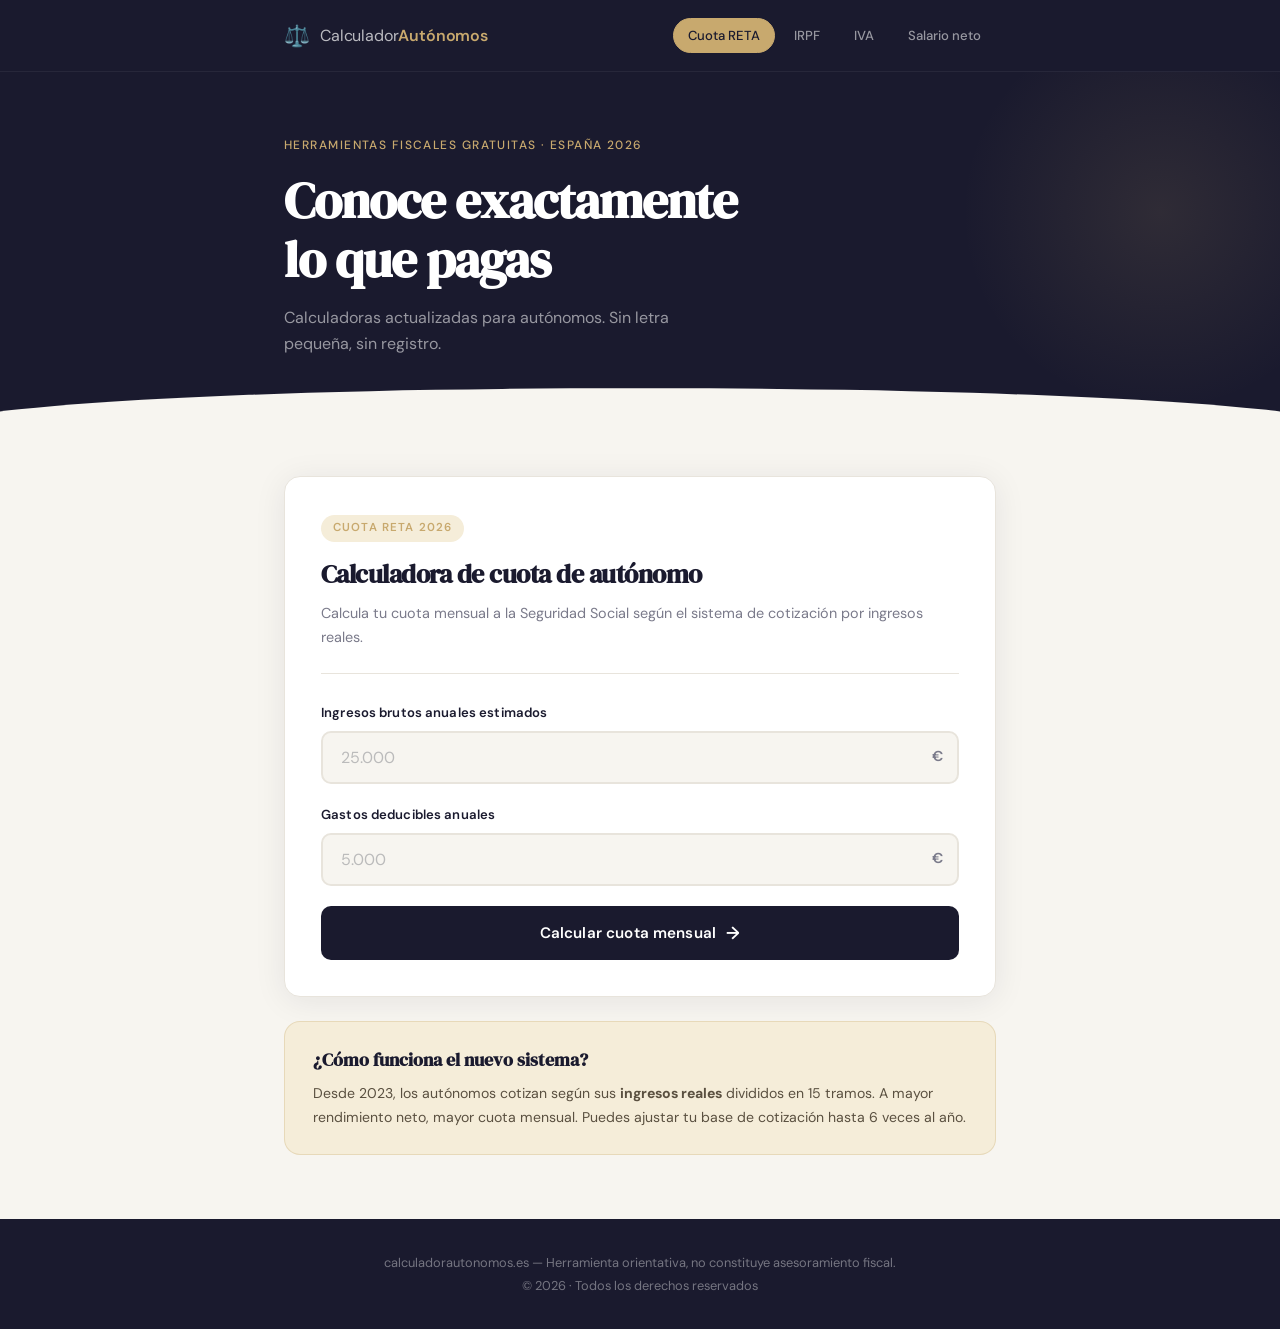
==== index.html @ c646ecb7 "google tag gtag.js" ====
<!DOCTYPE html>
<html lang="es">
<head>
  <!-- Google tag (gtag.js) -->
<script async src="https://www.googletagmanager.com/gtag/js?id=G-BSPBR1PL7K"></script>
<script>
  window.dataLayer = window.dataLayer || [];
  function gtag(){dataLayer.push(arguments);}
  gtag('js', new Date());

  gtag('config', 'G-BSPBR1PL7K');
</script>

  <meta charset="UTF-8" />
  <meta name="author" content="StickSensei" />
  <meta name="viewport" content="width=device-width, initial-scale=1.0" />
  <meta name="google-site-verification" content="3Pw3tzIw_w7ZoFEHgATO9ZfTcVTqF0Pg5SimV4qRgLk" />
  <meta name="description" content="Calculadoras fiscales gratuitas para autónomos en España. Cuota RETA, IRPF, IVA trimestral y más." />
  <title>CalculadorAutónomos — Herramientas fiscales para autónomos</title>
  <link rel="preconnect" href="https://fonts.googleapis.com">
  <link href="https://fonts.googleapis.com/css2?family=DM+Serif+Display&family=DM+Sans:wght@300;400;500;600&display=swap" rel="stylesheet">
  <link rel="stylesheet" href="css/style.css" />
</head>
<body>

  <header class="site-header">
    <div class="container">
      <div class="logo">
        <span class="logo-icon">⚖️</span>
        <span class="logo-text">Calculador<strong>Autónomos</strong></span>
      </div>
      <nav class="main-nav">
        <a href="#cuota" class="nav-link active">Cuota RETA</a>
        <a href="#irpf" class="nav-link">IRPF</a>
        <a href="#iva" class="nav-link">IVA</a>
        <a href="#neto" class="nav-link">Salario neto</a>
      </nav>
    </div>
  </header>

  <section class="hero">
    <div class="container">
      <p class="hero-tag">Herramientas fiscales gratuitas · España 2026</p>
      <h1 class="hero-title">Conoce exactamente<br>lo que pagas</h1>
      <p class="hero-sub">Calculadoras actualizadas para autónomos. Sin letra pequeña, sin registro.</p>
    </div>
  </section>

  <main class="container" id="cuota">

    <div class="card">
      <div class="card-header">
        <div class="card-badge">Cuota RETA 2026</div>
        <h2 class="card-title">Calculadora de cuota de autónomo</h2>
        <p class="card-desc">Calcula tu cuota mensual a la Seguridad Social según el sistema de cotización por ingresos reales.</p>
      </div>

      <div class="form-group">
        <label for="ingresos">Ingresos brutos anuales estimados</label>
        <div class="input-wrap">
          <input type="number" id="ingresos" placeholder="25.000" min="0" />
          <span class="input-unit">€</span>
        </div>
      </div>

      <div class="form-group">
        <label for="gastos">Gastos deducibles anuales</label>
        <div class="input-wrap">
          <input type="number" id="gastos" placeholder="5.000" min="0" />
          <span class="input-unit">€</span>
        </div>
      </div>

      <button class="btn-calcular" onclick="calcularCuota()">
        Calcular cuota mensual
        <span class="btn-arrow">→</span>
      </button>

      <div class="resultado" id="resultado">
        <div class="resultado-grid">
          <div class="resultado-item">
            <span class="resultado-label">Rendimiento neto anual</span>
            <span class="resultado-value" id="r-neto"></span>
          </div>
          <div class="resultado-item">
            <span class="resultado-label">Rendimiento neto mensual</span>
            <span class="resultado-value" id="r-neto-mes"></span>
          </div>
          <div class="resultado-item">
            <span class="resultado-label">Base de cotización</span>
            <span class="resultado-value" id="r-base"></span>
          </div>
          <div class="resultado-item">
            <span class="resultado-label">Tipo aplicado</span>
            <span class="resultado-value" id="r-tipo"></span>
          </div>
        </div>
        <div class="resultado-total">
          <span>Cuota mensual estimada</span>
          <span id="r-cuota"></span>
        </div>
        <p class="resultado-tramo" id="r-tramo"></p>
      </div>
    </div>

    <div class="info-card">
      <h3>¿Cómo funciona el nuevo sistema?</h3>
      <p>Desde 2023, los autónomos cotizan según sus <strong>ingresos reales</strong> divididos en 15 tramos. A mayor rendimiento neto, mayor cuota mensual. Puedes ajustar tu base de cotización hasta 6 veces al año.</p>
    </div>

  </main>

  <footer class="site-footer">
    <div class="container">
      <p>calculadorautonomos.es — Herramienta orientativa, no constituye asesoramiento fiscal.</p>
      <p>© 2026 · Todos los derechos reservados</p>
    </div>
  </footer>

  <script src="js/main.js"></script>
</body>
</html>
---- css/style.css ----
/* =====================
   VARIABLES & RESET
   ===================== */
:root {
  --bg: #f7f5f0;
  --surface: #ffffff;
  --primary: #1a1a2e;
  --accent: #c8a96e;
  --accent-light: #f5edd9;
  --text: #1a1a2e;
  --text-muted: #7a7a8a;
  --border: #e8e4dc;
  --success: #2d6a4f;
  --radius: 16px;
  --shadow: 0 4px 32px rgba(26, 26, 46, 0.08);
  --shadow-hover: 0 8px 48px rgba(26, 26, 46, 0.14);
  --font-display: 'DM Serif Display', Georgia, serif;
  --font-body: 'DM Sans', sans-serif;
  --transition: all 0.25s cubic-bezier(0.4, 0, 0.2, 1);
}

*, *::before, *::after {
  margin: 0;
  padding: 0;
  box-sizing: border-box;
}

html { scroll-behavior: smooth; }

body {
  font-family: var(--font-body);
  background: var(--bg);
  color: var(--text);
  line-height: 1.6;
  min-height: 100vh;
}

/* =====================
   LAYOUT
   ===================== */
.container {
  max-width: 760px;
  margin: 0 auto;
  padding: 0 24px;
}

/* =====================
   HEADER
   ===================== */
.site-header {
  background: var(--primary);
  padding: 18px 0;
  position: sticky;
  top: 0;
  z-index: 100;
  border-bottom: 1px solid rgba(255,255,255,0.06);
}

.site-header .container {
  display: flex;
  align-items: center;
  justify-content: space-between;
  flex-wrap: wrap;
  gap: 12px;
}

.logo {
  display: flex;
  align-items: center;
  gap: 10px;
  text-decoration: none;
  color: white;
}

.logo-icon { font-size: 1.3rem; }

.logo-text {
  font-family: var(--font-body);
  font-size: 1rem;
  color: rgba(255,255,255,0.7);
  letter-spacing: -0.01em;
}

.logo-text strong {
  color: var(--accent);
  font-weight: 600;
}

.main-nav {
  display: flex;
  gap: 4px;
  flex-wrap: wrap;
}

.nav-link {
  color: rgba(255,255,255,0.55);
  text-decoration: none;
  font-size: 0.82rem;
  font-weight: 500;
  padding: 6px 14px;
  border-radius: 20px;
  transition: var(--transition);
  border: 1px solid transparent;
}

.nav-link:hover {
  color: white;
  border-color: rgba(255,255,255,0.15);
}

.nav-link.active {
  color: var(--primary);
  background: var(--accent);
  border-color: var(--accent);
}

/* =====================
   HERO
   ===================== */
.hero {
  background: var(--primary);
  padding: 64px 0 72px;
  position: relative;
  overflow: hidden;
}

.hero::before {
  content: '';
  position: absolute;
  top: -60px;
  right: -80px;
  width: 400px;
  height: 400px;
  background: radial-gradient(circle, rgba(200,169,110,0.12) 0%, transparent 70%);
  pointer-events: none;
}

.hero::after {
  content: '';
  position: absolute;
  bottom: 0;
  left: 0;
  right: 0;
  height: 40px;
  background: var(--bg);
  clip-path: ellipse(55% 100% at 50% 100%);
}

.hero-tag {
  font-size: 0.75rem;
  font-weight: 500;
  letter-spacing: 0.12em;
  text-transform: uppercase;
  color: var(--accent);
  margin-bottom: 16px;
}

.hero-title {
  font-family: var(--font-display);
  font-size: clamp(2.2rem, 5vw, 3.2rem);
  color: white;
  line-height: 1.15;
  margin-bottom: 16px;
  letter-spacing: -0.02em;
}

.hero-sub {
  font-size: 1rem;
  color: rgba(255,255,255,0.55);
  max-width: 420px;
}

/* =====================
   MAIN CONTENT
   ===================== */
main.container {
  padding-top: 48px;
  padding-bottom: 64px;
}

/* =====================
   CARD
   ===================== */
.card {
  background: var(--surface);
  border-radius: var(--radius);
  padding: 36px;
  box-shadow: var(--shadow);
  border: 1px solid var(--border);
  margin-bottom: 24px;
  transition: var(--transition);
}

.card:hover {
  box-shadow: var(--shadow-hover);
}

.card-header {
  margin-bottom: 28px;
  padding-bottom: 24px;
  border-bottom: 1px solid var(--border);
}

.card-badge {
  display: inline-block;
  font-size: 0.72rem;
  font-weight: 600;
  letter-spacing: 0.1em;
  text-transform: uppercase;
  color: var(--accent);
  background: var(--accent-light);
  padding: 4px 12px;
  border-radius: 20px;
  margin-bottom: 12px;
}

.card-title {
  font-family: var(--font-display);
  font-size: 1.6rem;
  color: var(--primary);
  margin-bottom: 8px;
  letter-spacing: -0.02em;
}

.card-desc {
  font-size: 0.9rem;
  color: var(--text-muted);
  line-height: 1.6;
}

/* =====================
   FORM
   ===================== */
.form-group {
  margin-bottom: 20px;
}

.form-group label {
  display: block;
  font-size: 0.82rem;
  font-weight: 600;
  color: var(--text);
  margin-bottom: 8px;
  letter-spacing: 0.01em;
}

.input-wrap {
  position: relative;
}

.input-wrap input {
  width: 100%;
  padding: 14px 48px 14px 18px;
  border: 2px solid var(--border);
  border-radius: 10px;
  font-family: var(--font-body);
  font-size: 1rem;
  color: var(--text);
  background: var(--bg);
  transition: var(--transition);
  appearance: none;
}

.input-wrap input:focus {
  outline: none;
  border-color: var(--accent);
  background: white;
  box-shadow: 0 0 0 4px rgba(200,169,110,0.12);
}

.input-wrap input::placeholder {
  color: #bbb;
}

.input-unit {
  position: absolute;
  right: 16px;
  top: 50%;
  transform: translateY(-50%);
  font-size: 0.9rem;
  font-weight: 600;
  color: var(--text-muted);
  pointer-events: none;
}

/* =====================
   BUTTON
   ===================== */
.btn-calcular {
  width: 100%;
  padding: 16px 24px;
  background: var(--primary);
  color: white;
  border: none;
  border-radius: 10px;
  font-family: var(--font-body);
  font-size: 0.95rem;
  font-weight: 600;
  cursor: pointer;
  display: flex;
  align-items: center;
  justify-content: center;
  gap: 10px;
  transition: var(--transition);
  letter-spacing: 0.01em;
  margin-top: 8px;
}

.btn-calcular:hover {
  background: #2d2d4e;
  transform: translateY(-1px);
  box-shadow: 0 6px 24px rgba(26,26,46,0.2);
}

.btn-calcular:active {
  transform: translateY(0);
}

.btn-arrow {
  font-size: 1.1rem;
  transition: var(--transition);
}

.btn-calcular:hover .btn-arrow {
  transform: translateX(4px);
}

/* =====================
   RESULTADO
   ===================== */
.resultado {
  display: none;
  margin-top: 28px;
  animation: fadeSlideUp 0.4s ease forwards;
}

@keyframes fadeSlideUp {
  from {
    opacity: 0;
    transform: translateY(12px);
  }
  to {
    opacity: 1;
    transform: translateY(0);
  }
}

.resultado-grid {
  display: grid;
  grid-template-columns: 1fr 1fr;
  gap: 1px;
  background: var(--border);
  border-radius: 10px;
  overflow: hidden;
  margin-bottom: 12px;
}

.resultado-item {
  background: var(--bg);
  padding: 16px 18px;
  display: flex;
  flex-direction: column;
  gap: 4px;
}

.resultado-label {
  font-size: 0.75rem;
  font-weight: 500;
  color: var(--text-muted);
  text-transform: uppercase;
  letter-spacing: 0.06em;
}

.resultado-value {
  font-family: var(--font-display);
  font-size: 1.15rem;
  color: var(--primary);
}

.resultado-total {
  background: var(--primary);
  color: white;
  border-radius: 10px;
  padding: 18px 20px;
  display: flex;
  justify-content: space-between;
  align-items: center;
  font-size: 0.95rem;
  font-weight: 500;
}

.resultado-total span:last-child {
  font-family: var(--font-display);
  font-size: 1.5rem;
  color: var(--accent);
}

.resultado-tramo {
  font-size: 0.78rem;
  color: var(--text-muted);
  text-align: center;
  margin-top: 10px;
  padding: 0 8px;
}

/* =====================
   INFO CARD
   ===================== */
.info-card {
  background: var(--accent-light);
  border: 1px solid rgba(200,169,110,0.3);
  border-radius: var(--radius);
  padding: 24px 28px;
}

.info-card h3 {
  font-family: var(--font-display);
  font-size: 1.1rem;
  color: var(--primary);
  margin-bottom: 8px;
}

.info-card p {
  font-size: 0.88rem;
  color: #5a5040;
  line-height: 1.7;
}

/* =====================
   FOOTER
   ===================== */
.site-footer {
  background: var(--primary);
  color: rgba(255,255,255,0.4);
  padding: 32px 0;
  text-align: center;
  font-size: 0.8rem;
  line-height: 1.8;
}

/* =====================
   RESPONSIVE
   ===================== */
@media (max-width: 600px) {
  .card { padding: 24px 20px; }
  .resultado-grid { grid-template-columns: 1fr; }
  .site-header .container { flex-direction: column; align-items: flex-start; }
  .hero { padding: 48px 0 56px; }
}
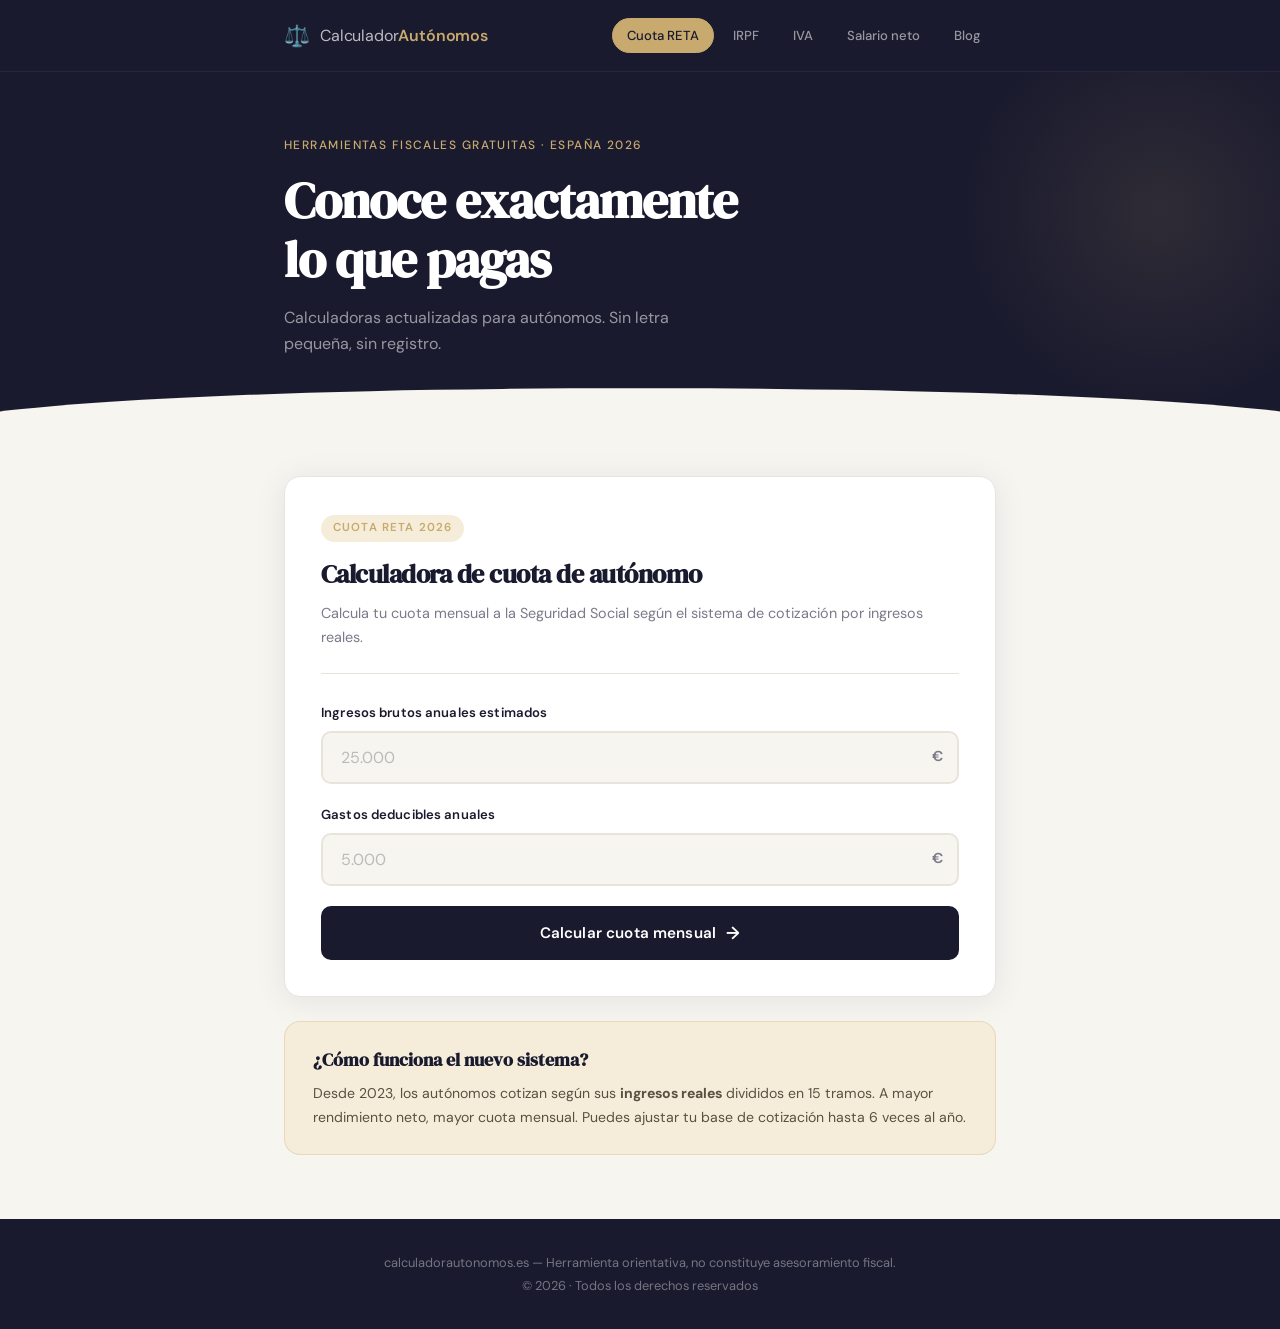
==== commit 24527fa6: "Añadido blog y articulos para autonomos" ====
--- a/index.html
+++ b/index.html
@@ -29,12 +29,13 @@
         <span class="logo-icon">⚖️</span>
         <span class="logo-text">Calculador<strong>Autónomos</strong></span>
       </div>
-      <nav class="main-nav">
-        <a href="#cuota" class="nav-link active">Cuota RETA</a>
-        <a href="#irpf" class="nav-link">IRPF</a>
-        <a href="#iva" class="nav-link">IVA</a>
-        <a href="#neto" class="nav-link">Salario neto</a>
-      </nav>
+     <nav class="main-nav">
+        <a href="index.html" class="nav-link active">Cuota RETA</a>
+        <a href="irpf.html" class="nav-link">IRPF</a>
+        <a href="iva.html" class="nav-link">IVA</a>
+        <a href="neto.html" class="nav-link">Salario neto</a>
+        <a href="blog.html" class="nav-link">Blog</a>
+    </nav>
     </div>
   </header>
 
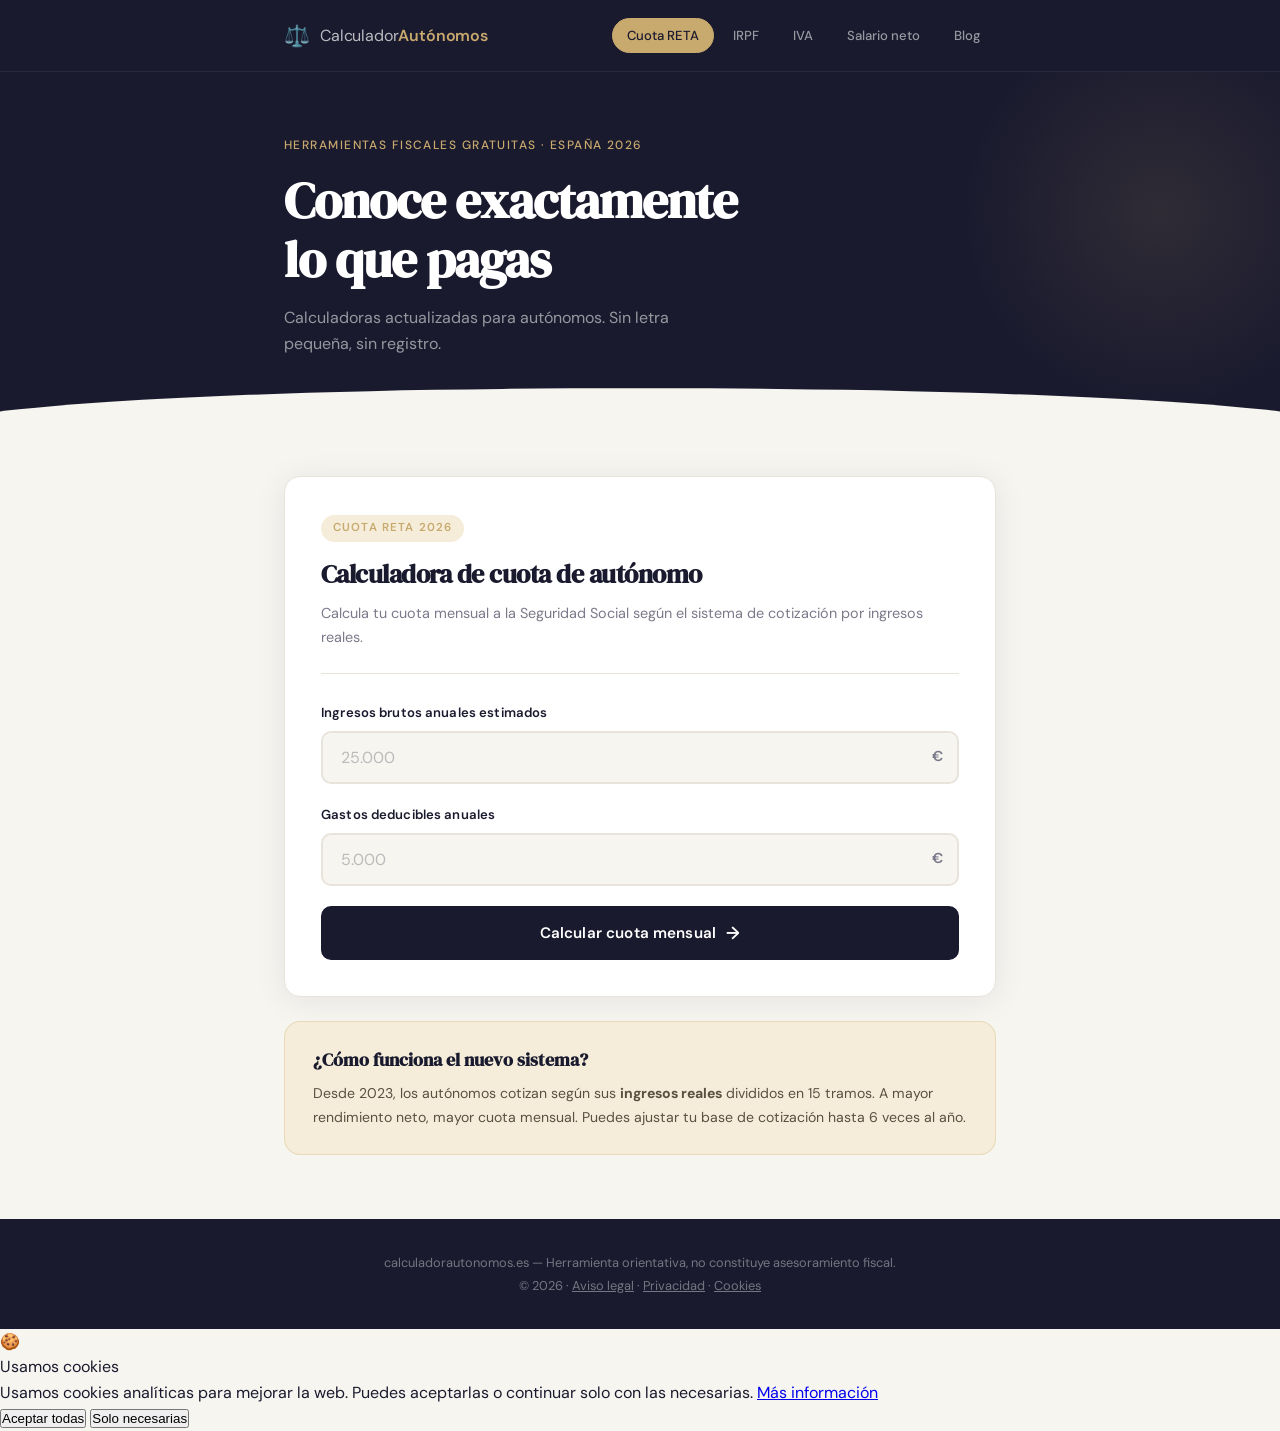
==== commit 803ede32: "Aviso legal, politica privacidad, politica cookies, banner cookies" ====
--- a/index.html
+++ b/index.html
@@ -112,12 +112,28 @@
   </main>
 
   <footer class="site-footer">
-    <div class="container">
-      <p>calculadorautonomos.es — Herramienta orientativa, no constituye asesoramiento fiscal.</p>
-      <p>© 2026 · Todos los derechos reservados</p>
-    </div>
-  </footer>
+  <div class="container">
+    <p>calculadorautonomos.es — Herramienta orientativa, no constituye asesoramiento fiscal.</p>
+    <p>© 2026 · <a href="legal.html" style="color:rgba(255,255,255,0.4)">Aviso legal</a> · <a href="privacidad.html" style="color:rgba(255,255,255,0.4)">Privacidad</a> · <a href="cookies.html" style="color:rgba(255,255,255,0.4)">Cookies</a></p>
+  </div>
+</footer>
 
   <script src="js/main.js"></script>
+
+  <!-- Banner de cookies -->
+<div class="cookie-banner" id="cookie-banner">
+  <span class="cookie-banner-icon">🍪</span>
+  <div class="cookie-banner-title">Usamos cookies</div>
+  <p class="cookie-banner-text">
+    Usamos cookies analíticas para mejorar la web. Puedes aceptarlas o continuar solo con las necesarias.
+    <a href="/cookies.html">Más información</a>
+  </p>
+  <div class="cookie-banner-buttons">
+    <button class="cookie-btn-accept" onclick="acceptCookies()">Aceptar todas</button>
+    <button class="cookie-btn-reject" onclick="rejectCookies()">Solo necesarias</button>
+  </div>
+</div>
+<script src="/js/cookies.js"></script>
+
 </body>
 </html>
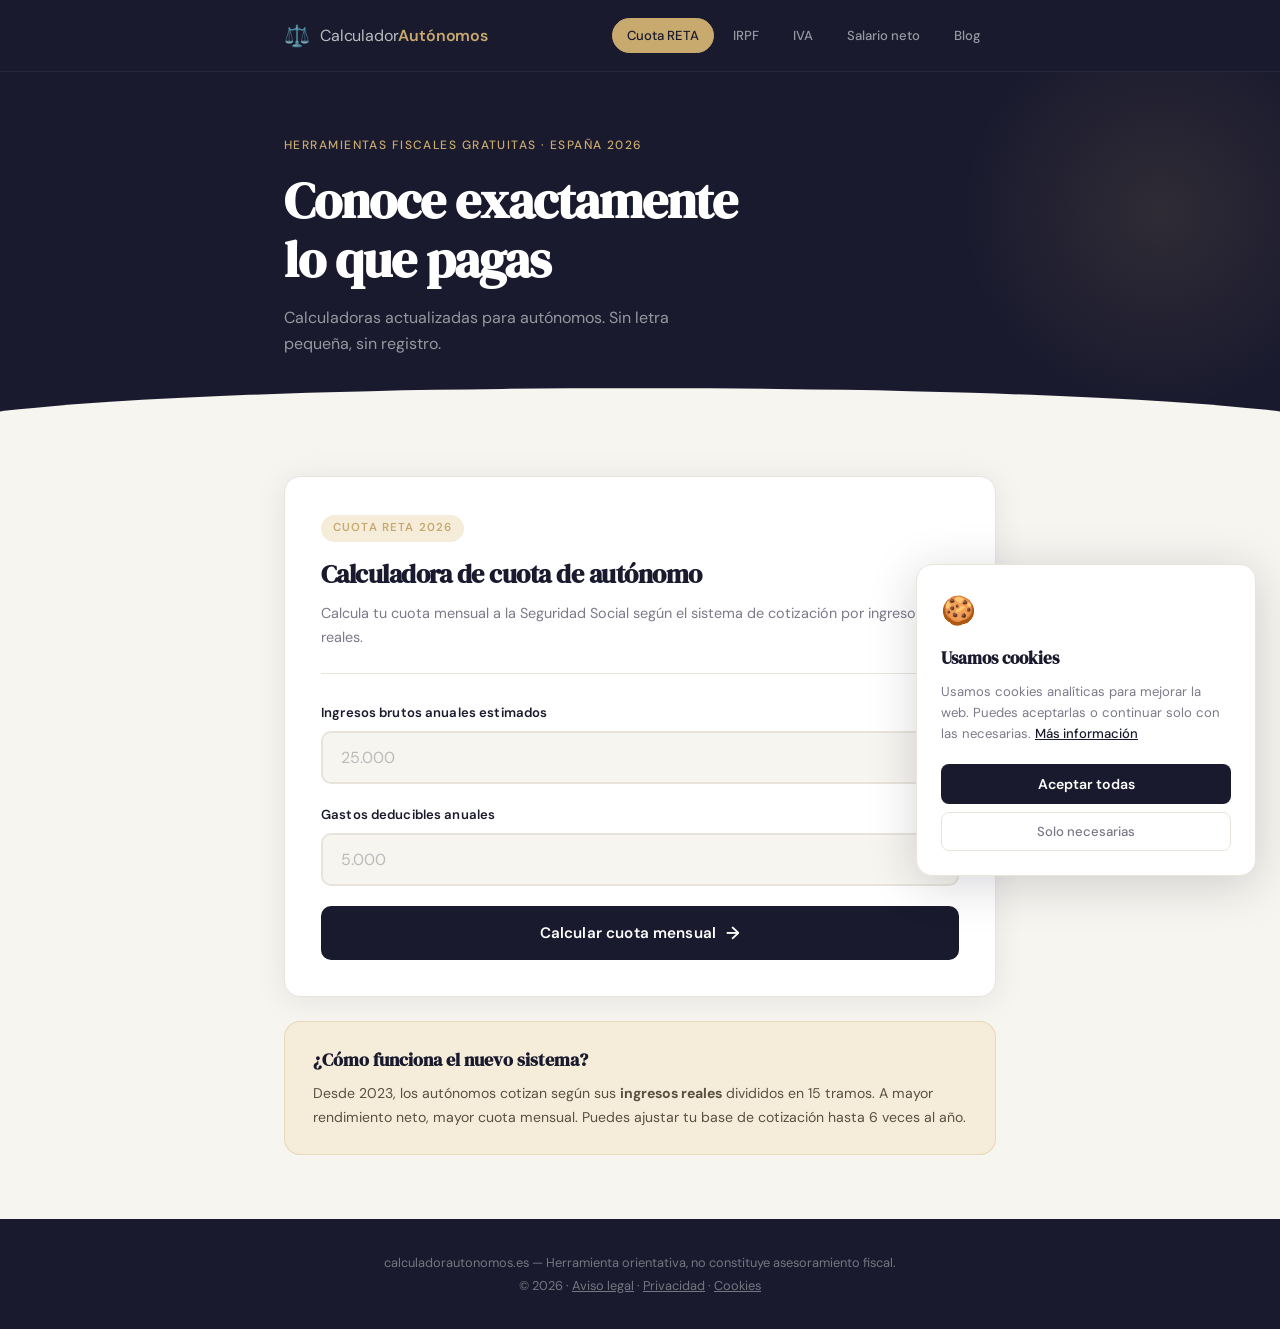
==== commit c0a959c7: "favicon balanza, página 404 y Open Graph" ====
--- a/index.html
+++ b/index.html
@@ -16,10 +16,23 @@
   <meta name="viewport" content="width=device-width, initial-scale=1.0" />
   <meta name="google-site-verification" content="3Pw3tzIw_w7ZoFEHgATO9ZfTcVTqF0Pg5SimV4qRgLk" />
   <meta name="description" content="Calculadoras fiscales gratuitas para autónomos en España. Cuota RETA, IRPF, IVA trimestral y más." />
+  <!-- Open Graph -->
+  <meta property="og:title" content="Calculadora Autónomos 2026 — Cuota RETA, IRPF y más" />
+  <meta property="og:description" content="Calculadoras fiscales gratuitas para autónomos en España. Cuota RETA, IRPF, IVA trimestral y salario neto." />
+  <meta property="og:url" content="https://calculadorautonomos.es" />
+  <meta property="og:type" content="website" />
+  <meta property="og:locale" content="es_ES" />
+  <meta name="twitter:card" content="summary" />
+  <meta name="twitter:title" content="Calculadora Autónomos 2026" />
+  <meta name="twitter:description" content="Calculadoras fiscales gratuitas para autónomos en España." />
   <title>CalculadorAutónomos — Herramientas fiscales para autónomos</title>
   <link rel="preconnect" href="https://fonts.googleapis.com">
   <link href="https://fonts.googleapis.com/css2?family=DM+Serif+Display&family=DM+Sans:wght@300;400;500;600&display=swap" rel="stylesheet">
   <link rel="stylesheet" href="css/style.css" />
+  <link rel="icon" type="image/x-icon" href="/favicon_io/favicon.ico" />
+  <link rel="icon" type="image/png" sizes="32x32" href="/favicon_io/favicon-32x32.png" />
+  <link rel="icon" type="image/png" sizes="16x16" href="/favicon_io/favicon-16x16.png" />
+  <link rel="apple-touch-icon" sizes="180x180" href="/favicon_io/apple-touch-icon.png" />
 </head>
 <body>
 
--- a/css/style.css
+++ b/css/style.css
@@ -446,4 +446,110 @@
   .resultado-grid { grid-template-columns: 1fr; }
   .site-header .container { flex-direction: column; align-items: flex-start; }
   .hero { padding: 48px 0 56px; }
+}
+
+/* =====================
+   BANNER COOKIES
+   ===================== */
+
+.cookie-banner {
+  position: fixed;
+  bottom: 24px;
+  right: 24px;
+  width: 340px;
+  background: white;
+  border-radius: 16px;
+  box-shadow: 0 8px 48px rgba(26,26,46,0.18);
+  border: 1px solid var(--border);
+  padding: 24px;
+  z-index: 9999;
+  display: none;
+}
+
+@keyframes slideInUp {
+  from { opacity: 0; transform: translateY(20px); }
+  to   { opacity: 1; transform: translateY(0); }
+}
+
+@keyframes slideOutDown {
+  from { opacity: 1; transform: translateY(0); }
+  to   { opacity: 0; transform: translateY(20px); }
+}
+
+.cookie-banner-icon {
+  font-size: 28px;
+  margin-bottom: 12px;
+  display: block;
+}
+
+.cookie-banner-title {
+  font-family: var(--font-display);
+  font-size: 1.05rem;
+  color: var(--primary);
+  margin-bottom: 8px;
+  font-weight: 600;
+}
+
+.cookie-banner-text {
+  font-size: 0.82rem;
+  color: var(--text-muted);
+  line-height: 1.6;
+  margin-bottom: 20px;
+}
+
+.cookie-banner-text a {
+  color: var(--primary);
+  font-weight: 500;
+  text-decoration: underline;
+}
+
+.cookie-banner-buttons {
+  display: flex;
+  flex-direction: column;
+  gap: 8px;
+}
+
+.cookie-btn-accept {
+  width: 100%;
+  background: var(--primary);
+  color: white;
+  border: none;
+  padding: 11px 20px;
+  border-radius: 8px;
+  font-family: var(--font-body);
+  font-size: 0.88rem;
+  font-weight: 600;
+  cursor: pointer;
+  transition: all 0.2s;
+}
+
+.cookie-btn-accept:hover { background: #2d2d4e; }
+
+.cookie-btn-reject {
+  width: 100%;
+  background: transparent;
+  color: var(--text-muted);
+  border: 1px solid var(--border);
+  padding: 10px 20px;
+  border-radius: 8px;
+  font-family: var(--font-body);
+  font-size: 0.82rem;
+  font-weight: 500;
+  cursor: pointer;
+  transition: all 0.2s;
+}
+
+.cookie-btn-reject:hover {
+  border-color: var(--primary);
+  color: var(--primary);
+}
+
+@media (max-width: 420px) {
+  .cookie-banner {
+    bottom: 0;
+    right: 0;
+    left: 0;
+    width: 100%;
+    border-radius: 16px 16px 0 0;
+  }
 }
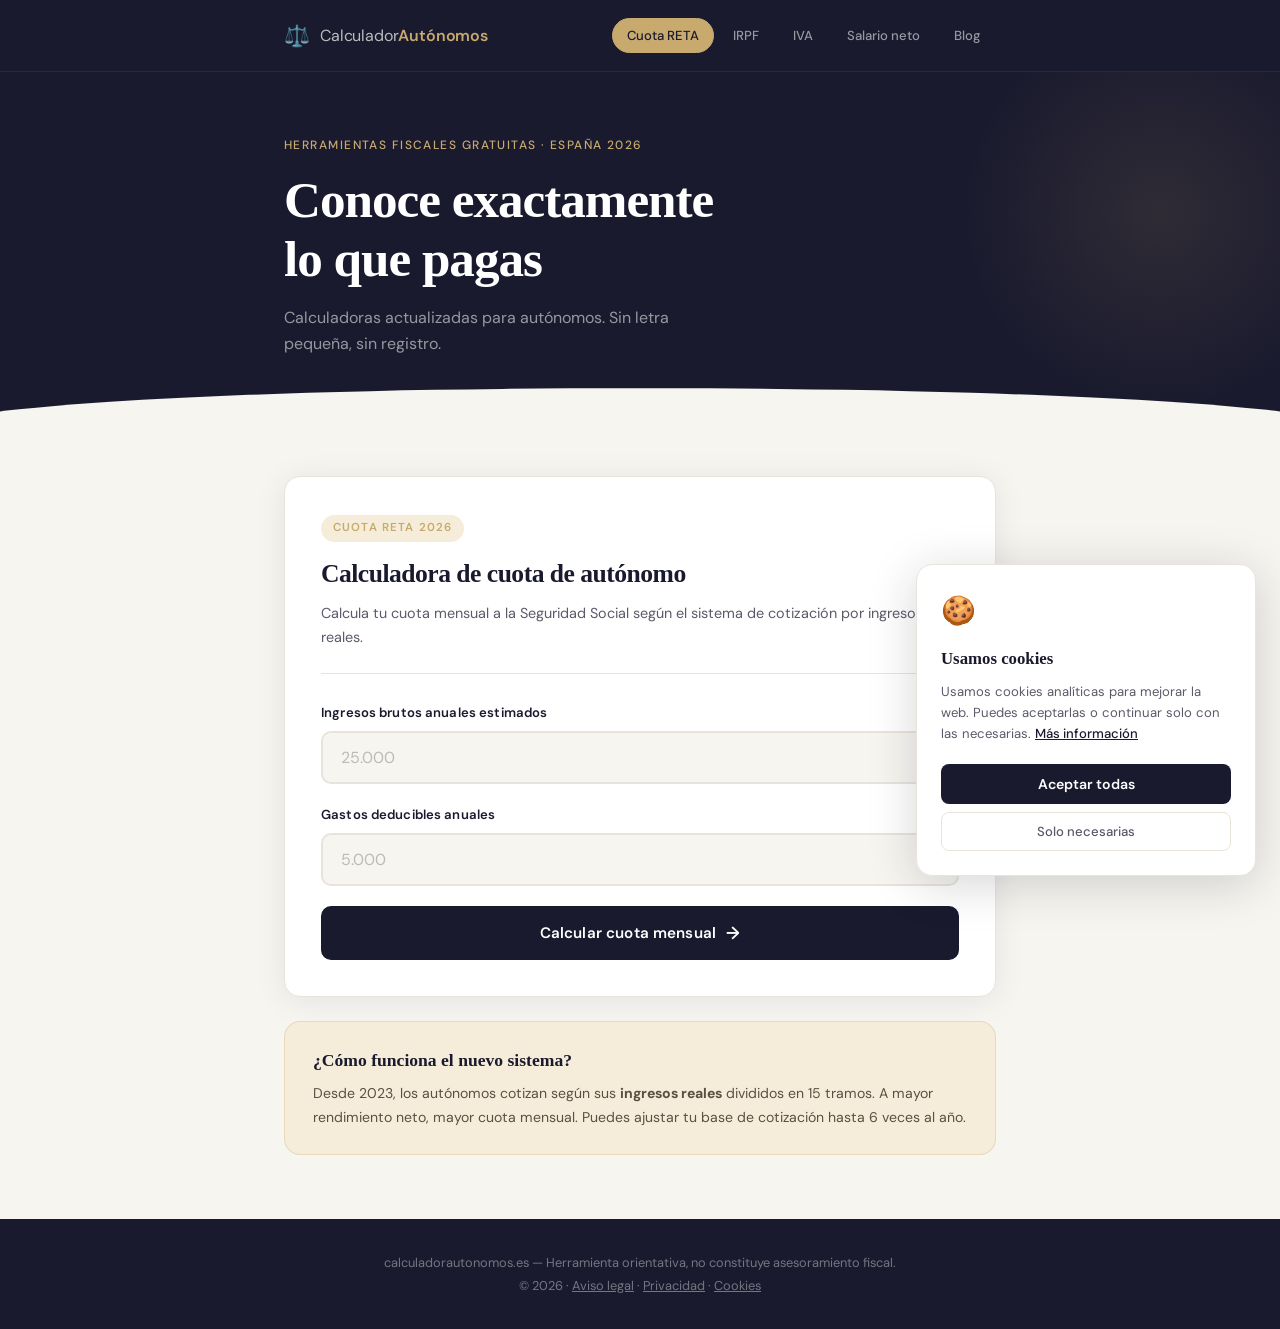
==== commit d5a69942: "optimización fuentes, aria-labels SEO y contraste accesibilidad" ====
--- a/index.html
+++ b/index.html
@@ -27,7 +27,10 @@
   <meta name="twitter:description" content="Calculadoras fiscales gratuitas para autónomos en España." />
   <title>CalculadorAutónomos — Herramientas fiscales para autónomos</title>
   <link rel="preconnect" href="https://fonts.googleapis.com">
-  <link href="https://fonts.googleapis.com/css2?family=DM+Serif+Display&family=DM+Sans:wght@300;400;500;600&display=swap" rel="stylesheet">
+  <link rel="preconnect" href="https://fonts.gstatic.com" crossorigin>
+  <link rel="preload" as="style" href="https://fonts.googleapis.com/css2?family=DM+Serif+Display&family=DM+Sans:wght@400;500;600&display=swap">
+  <link rel="stylesheet" href="https://fonts.googleapis.com/css2?family=DM+Serif+Display&family=DM+Sans:wght@400;500;600&display=swap" media="print" onload="this.media='all'">
+  <noscript><link rel="stylesheet" href="https://fonts.googleapis.com/css2?family=DM+Serif+Display&family=DM+Sans:wght@400;500;600&display=swap"></noscript>
   <link rel="stylesheet" href="css/style.css" />
   <link rel="icon" type="image/x-icon" href="/favicon_io/favicon.ico" />
   <link rel="icon" type="image/png" sizes="32x32" href="/favicon_io/favicon-32x32.png" />
@@ -40,7 +43,7 @@
     <div class="container">
       <div class="logo">
         <span class="logo-icon">⚖️</span>
-        <span class="logo-text">Calculador<strong>Autónomos</strong></span>
+        <span class="logo-text" aria-label="Inicio CalculadorAutónomos">Calculador<strong>Autónomos</strong></span>
       </div>
      <nav class="main-nav">
         <a href="index.html" class="nav-link active">Cuota RETA</a>
@@ -127,7 +130,7 @@
   <footer class="site-footer">
   <div class="container">
     <p>calculadorautonomos.es — Herramienta orientativa, no constituye asesoramiento fiscal.</p>
-    <p>© 2026 · <a href="legal.html" style="color:rgba(255,255,255,0.4)">Aviso legal</a> · <a href="privacidad.html" style="color:rgba(255,255,255,0.4)">Privacidad</a> · <a href="cookies.html" style="color:rgba(255,255,255,0.4)">Cookies</a></p>
+    <p>© 2026 · <a href="legal.html" style="color:rgba(255,255,255,0.4)">Aviso legal</a> · <a href="privacidad.html" style="color:rgba(255,255,255,0.4)">Privacidad</a> · <a href="cookies.html" style="color:rgba(255,255,255,0.4)" aria-label="Política de cookies">Cookies</a></p>
   </div>
 </footer>
 
--- a/css/style.css
+++ b/css/style.css
@@ -8,13 +8,13 @@
   --accent: #c8a96e;
   --accent-light: #f5edd9;
   --text: #1a1a2e;
-  --text-muted: #7a7a8a;
+  --text-muted: #5a5a6a;
   --border: #e8e4dc;
   --success: #2d6a4f;
   --radius: 16px;
   --shadow: 0 4px 32px rgba(26, 26, 46, 0.08);
   --shadow-hover: 0 8px 48px rgba(26, 26, 46, 0.14);
-  --font-display: 'DM Serif Display', Georgia, serif;
+  --font-display: swap;
   --font-body: 'DM Sans', sans-serif;
   --transition: all 0.25s cubic-bezier(0.4, 0, 0.2, 1);
 }
